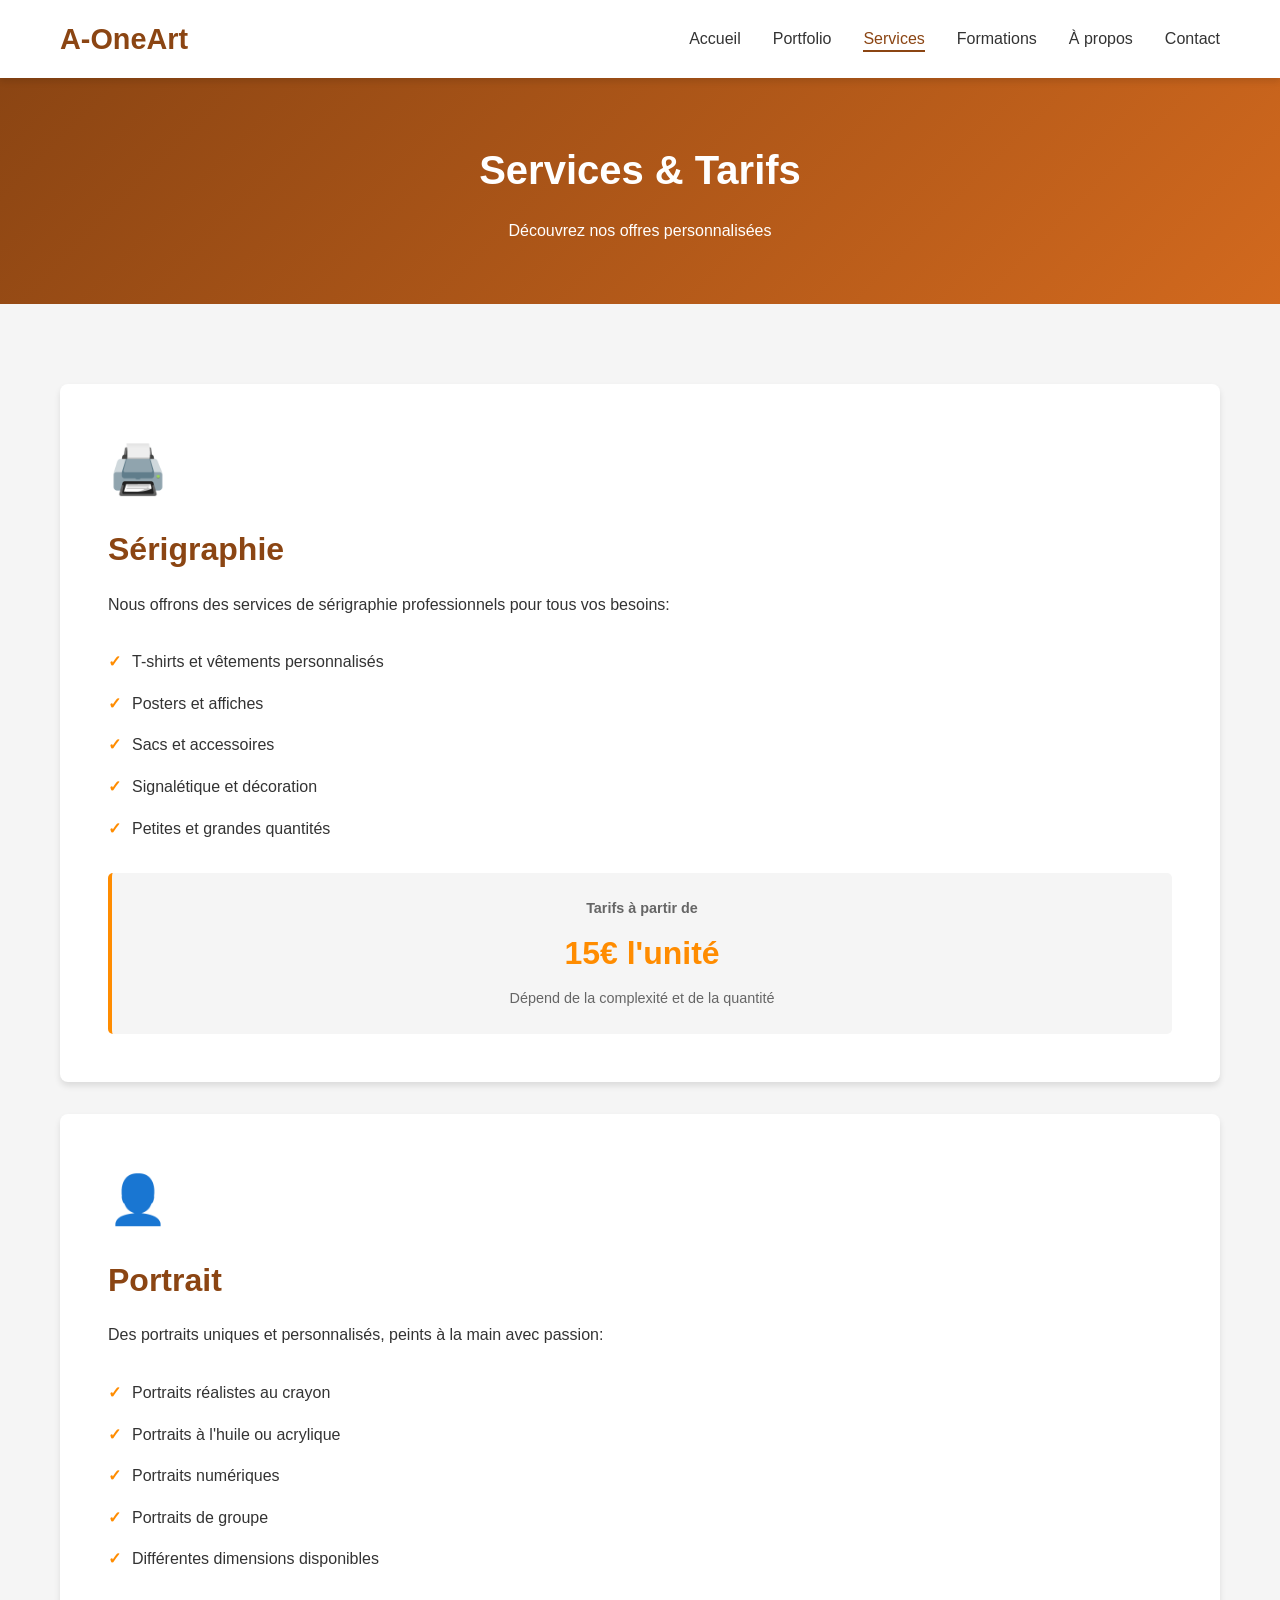
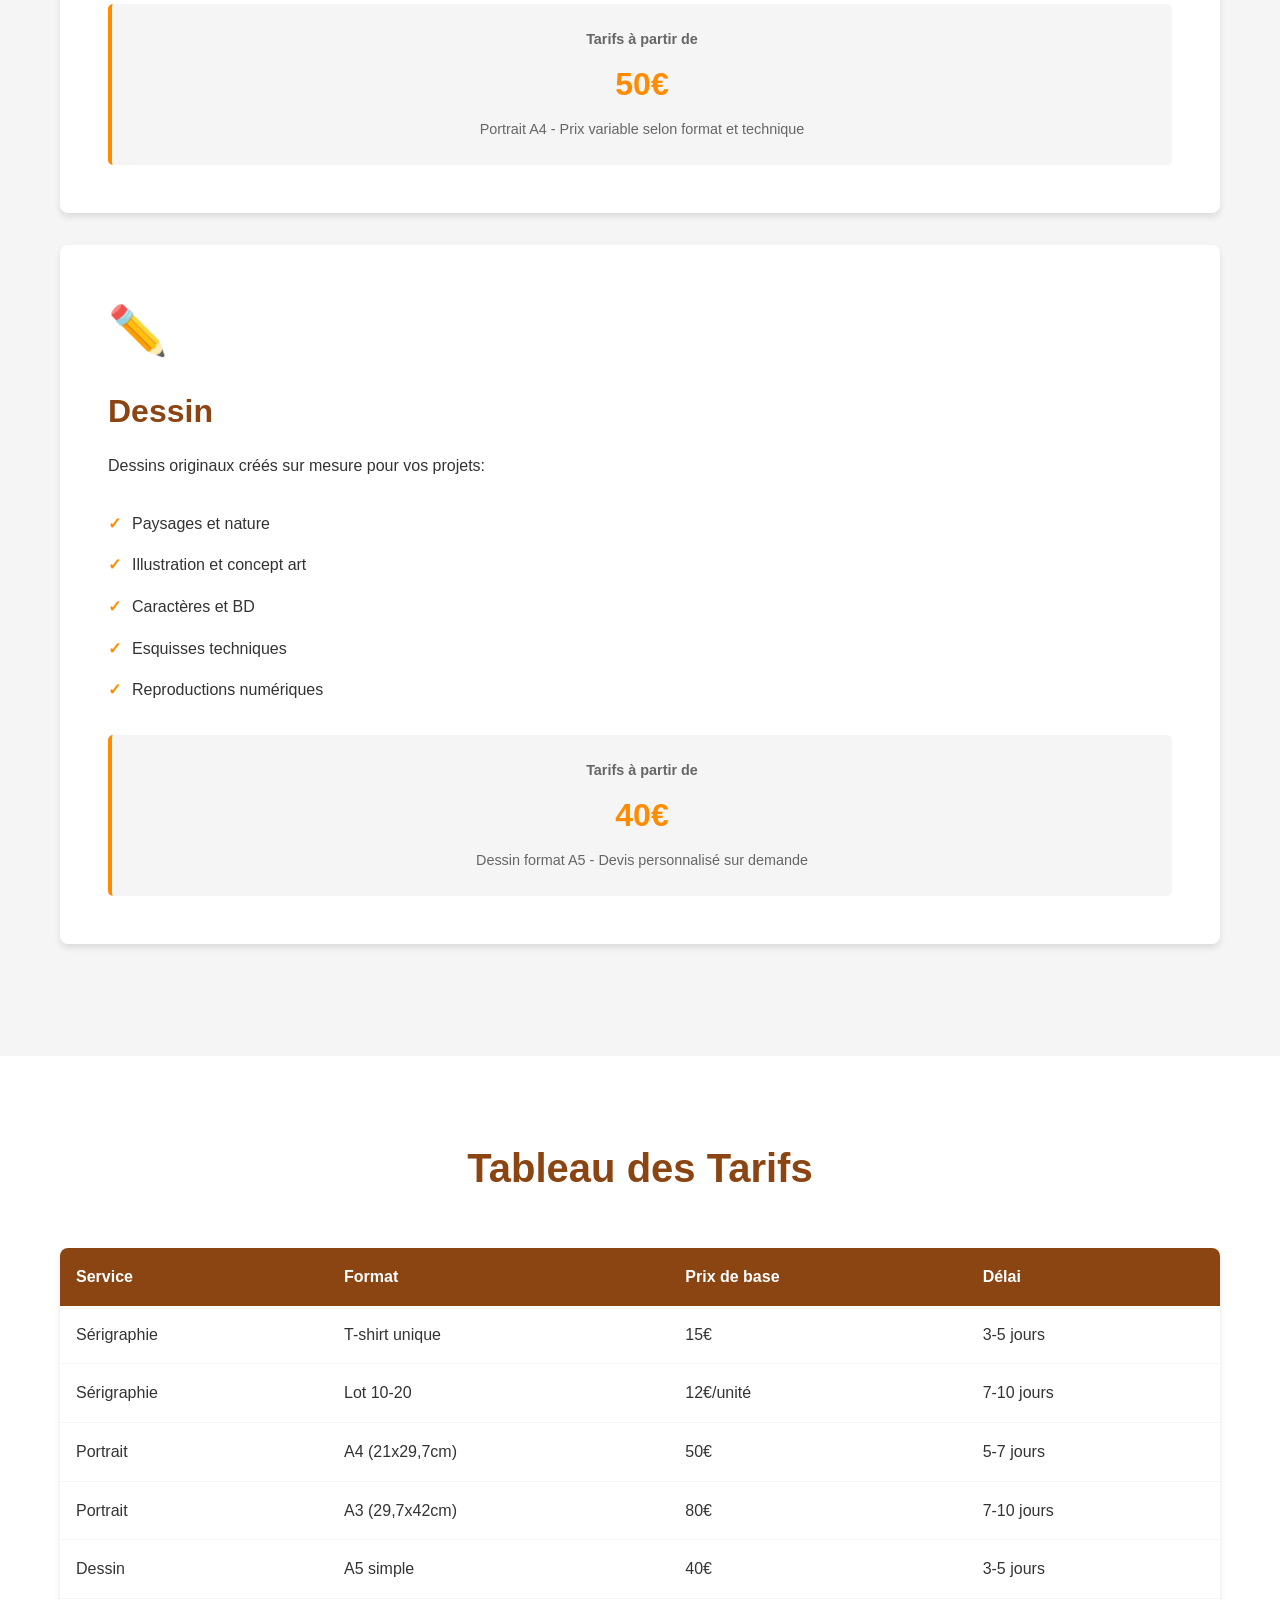
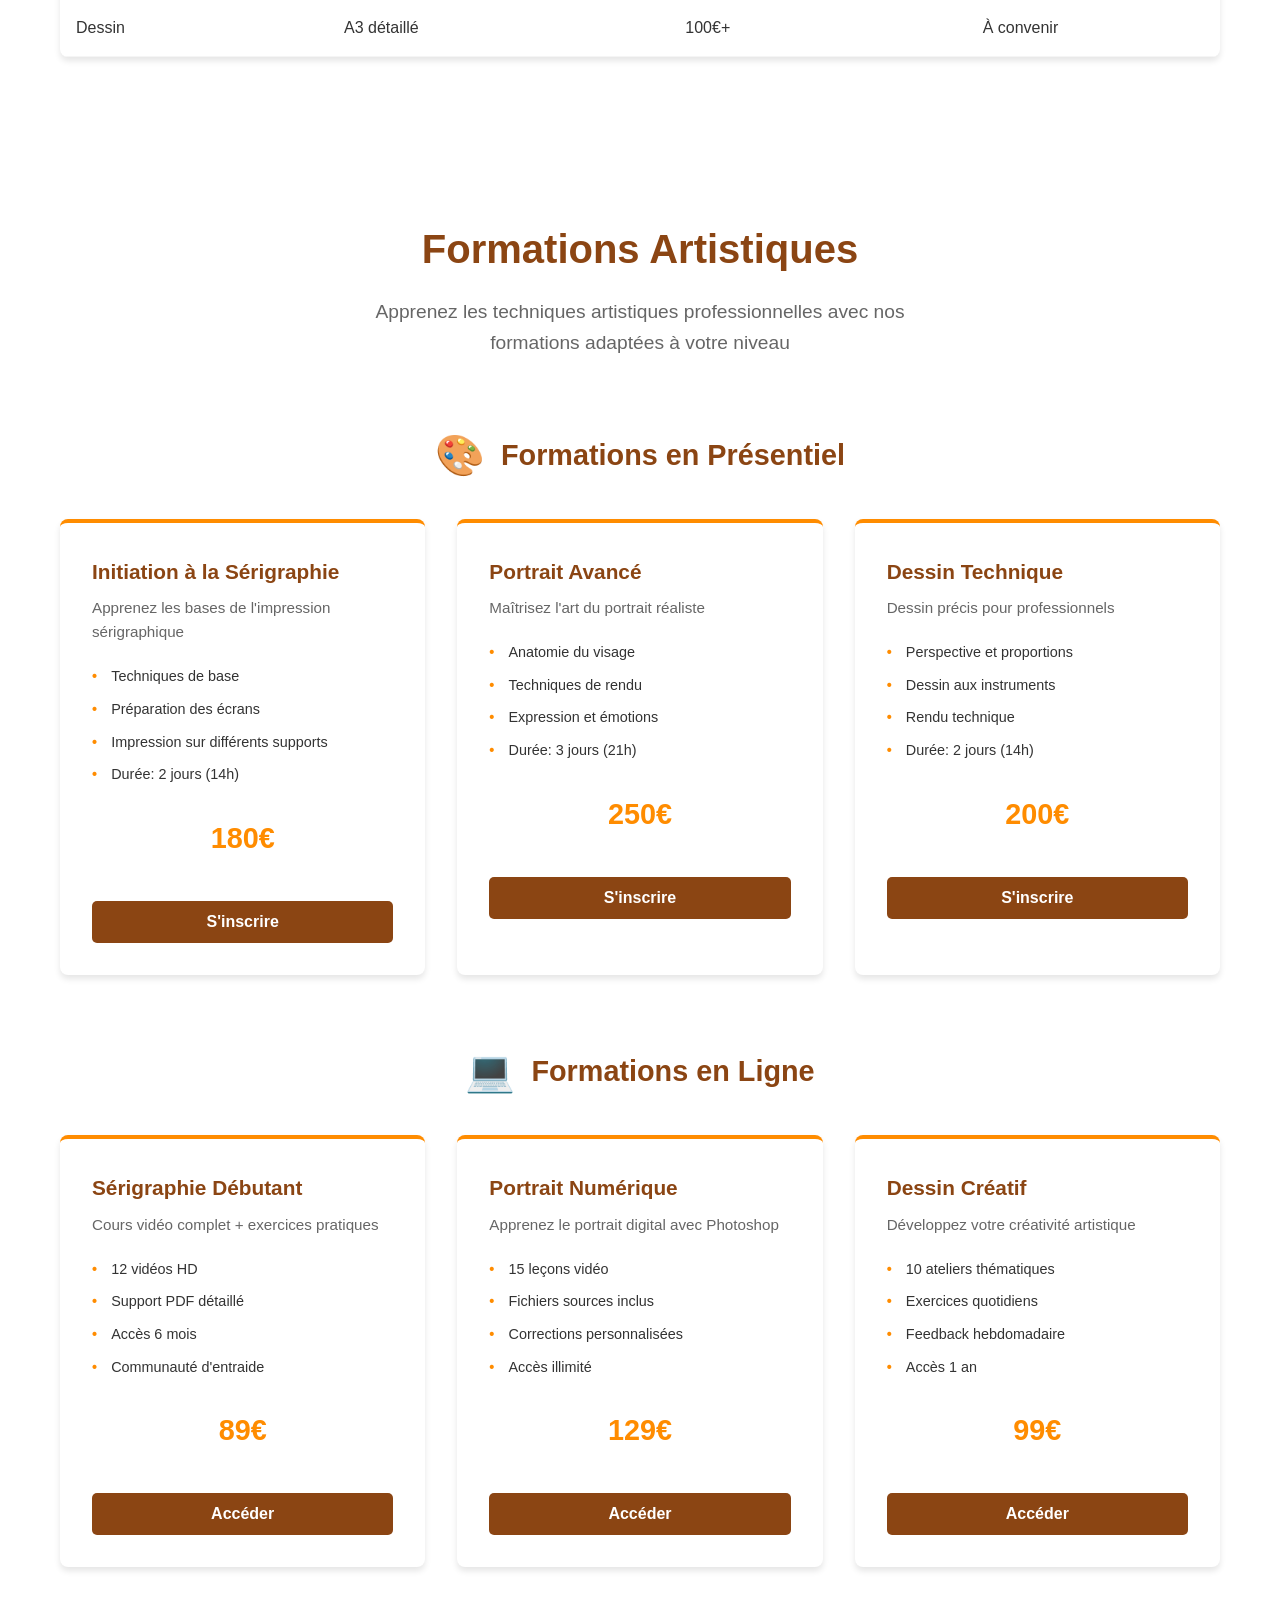
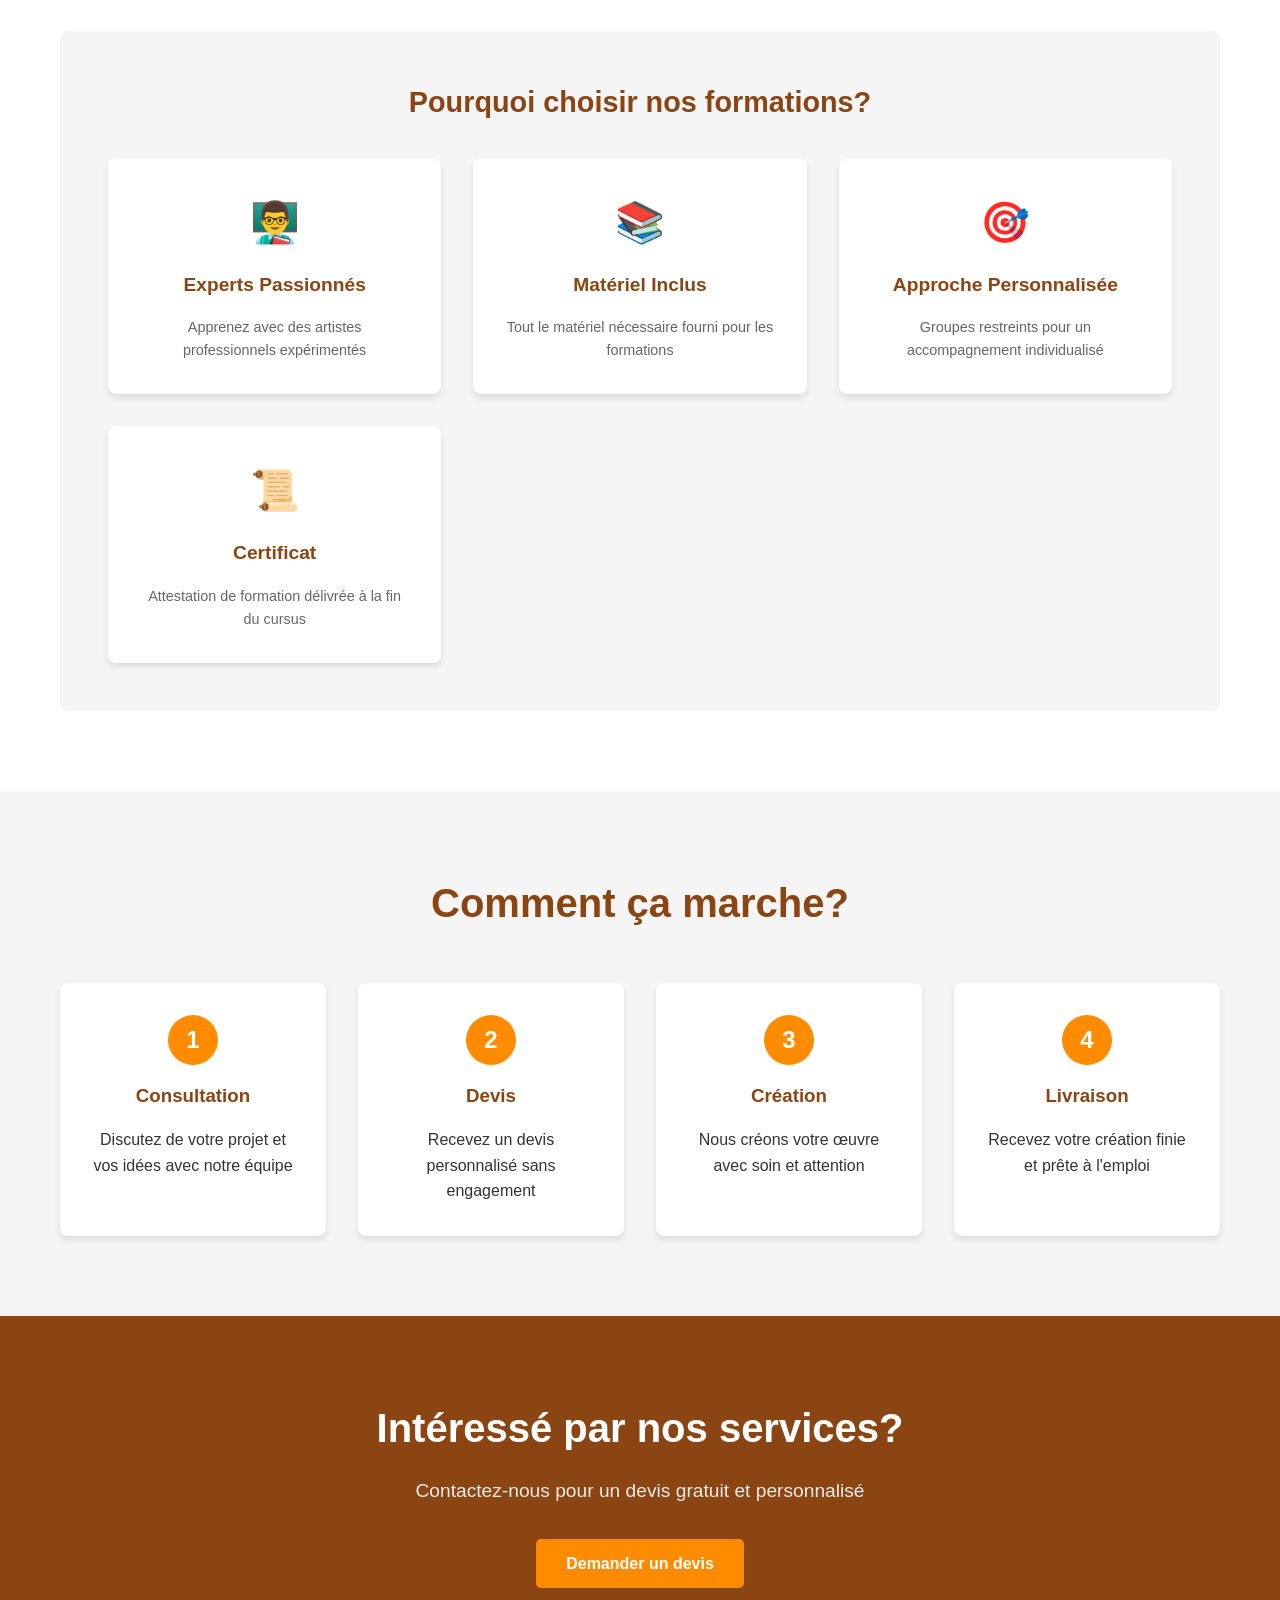
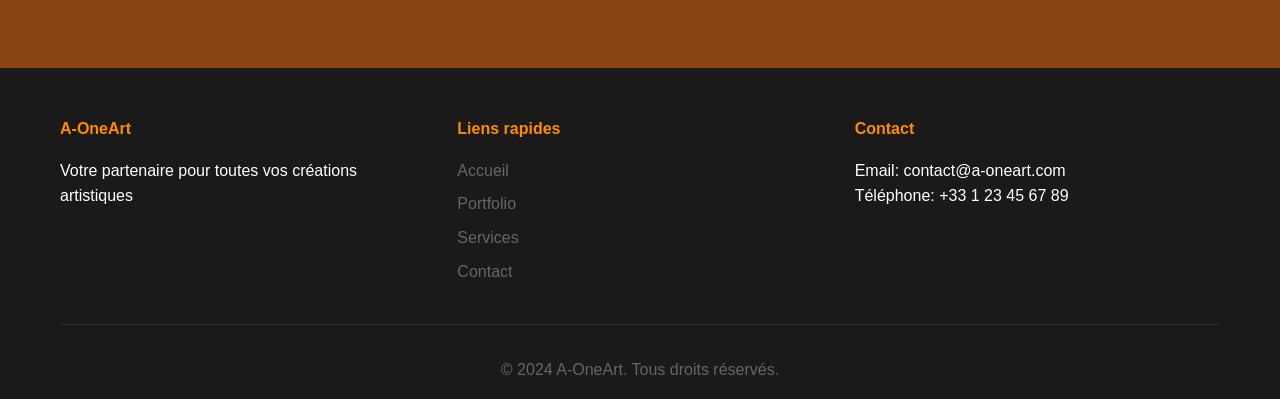
==== services.html @ 3b1850be "Initial commit - Site web A-OneArt" ====
<!DOCTYPE html>
<html lang="fr">
<head>
    <meta charset="UTF-8">
    <meta name="viewport" content="width=device-width, initial-scale=1.0">
    <title>Services & Tarifs - A-OneArt</title>
    <link rel="stylesheet" href="css/style.css">
</head>
<body>
    <!-- Navigation -->
    <nav class="navbar">
        <div class="nav-container">
            <div class="logo">A-OneArt</div>
            <ul class="nav-menu">
                <li><a href="index.html">Accueil</a></li>
                <li><a href="portfolio.html">Portfolio</a></li>
                <li><a href="services.html" class="active">Services</a></li>
                <li><a href="services.html#formations">Formations</a></li>
                <li><a href="about.html">À propos</a></li>
                <li><a href="contact.html">Contact</a></li>
            </ul>
            <div class="hamburger">
                <span></span>
                <span></span>
                <span></span>
            </div>
        </div>
    </nav>

    <!-- Page Header -->
    <section class="page-header">
        <div class="container">
            <h1>Services & Tarifs</h1>
            <p>Découvrez nos offres personnalisées</p>
        </div>
    </section>

    <!-- Services Section -->
    <section class="services-detailed">
        <div class="container">
            <div class="service-detail-card">
                <div class="service-detail-icon">🖨️</div>
                <h2>Sérigraphie</h2>
                <p>Nous offrons des services de sérigraphie professionnels pour tous vos besoins:</p>
                <ul class="service-list">
                    <li>T-shirts et vêtements personnalisés</li>
                    <li>Posters et affiches</li>
                    <li>Sacs et accessoires</li>
                    <li>Signalétique et décoration</li>
                    <li>Petites et grandes quantités</li>
                </ul>
                <div class="pricing-box">
                    <h3>Tarifs à partir de</h3>
                    <p class="price">15€ l'unité</p>
                    <p class="note">Dépend de la complexité et de la quantité</p>
                </div>
            </div>

            <div class="service-detail-card">
                <div class="service-detail-icon">👤</div>
                <h2>Portrait</h2>
                <p>Des portraits uniques et personnalisés, peints à la main avec passion:</p>
                <ul class="service-list">
                    <li>Portraits réalistes au crayon</li>
                    <li>Portraits à l'huile ou acrylique</li>
                    <li>Portraits numériques</li>
                    <li>Portraits de groupe</li>
                    <li>Différentes dimensions disponibles</li>
                </ul>
                <div class="pricing-box">
                    <h3>Tarifs à partir de</h3>
                    <p class="price">50€</p>
                    <p class="note">Portrait A4 - Prix variable selon format et technique</p>
                </div>
            </div>

            <div class="service-detail-card">
                <div class="service-detail-icon">✏️</div>
                <h2>Dessin</h2>
                <p>Dessins originaux créés sur mesure pour vos projets:</p>
                <ul class="service-list">
                    <li>Paysages et nature</li>
                    <li>Illustration et concept art</li>
                    <li>Caractères et BD</li>
                    <li>Esquisses techniques</li>
                    <li>Reproductions numériques</li>
                </ul>
                <div class="pricing-box">
                    <h3>Tarifs à partir de</h3>
                    <p class="price">40€</p>
                    <p class="note">Dessin format A5 - Devis personnalisé sur demande</p>
                </div>
            </div>
        </div>
    </section>

    <!-- Pricing Table -->
    <section class="pricing-table">
        <div class="container">
            <h2>Tableau des Tarifs</h2>
            <table class="prices">
                <thead>
                    <tr>
                        <th>Service</th>
                        <th>Format</th>
                        <th>Prix de base</th>
                        <th>Délai</th>
                    </tr>
                </thead>
                <tbody>
                    <tr>
                        <td>Sérigraphie</td>
                        <td>T-shirt unique</td>
                        <td>15€</td>
                        <td>3-5 jours</td>
                    </tr>
                    <tr>
                        <td>Sérigraphie</td>
                        <td>Lot 10-20</td>
                        <td>12€/unité</td>
                        <td>7-10 jours</td>
                    </tr>
                    <tr>
                        <td>Portrait</td>
                        <td>A4 (21x29,7cm)</td>
                        <td>50€</td>
                        <td>5-7 jours</td>
                    </tr>
                    <tr>
                        <td>Portrait</td>
                        <td>A3 (29,7x42cm)</td>
                        <td>80€</td>
                        <td>7-10 jours</td>
                    </tr>
                    <tr>
                        <td>Dessin</td>
                        <td>A5 simple</td>
                        <td>40€</td>
                        <td>3-5 jours</td>
                    </tr>
                    <tr>
                        <td>Dessin</td>
                        <td>A3 détaillé</td>
                        <td>100€+</td>
                        <td>À convenir</td>
                    </tr>
                </tbody>
            </table>
        </div>
    </section>

    <!-- Formations Section -->
    <section id="formations" class="formations-section">
        <div class="container">
            <h2>Formations Artistiques</h2>
            <p class="formations-intro">Apprenez les techniques artistiques professionnelles avec nos formations adaptées à votre niveau</p>

            <!-- Formation en Présentiel -->
            <div class="formation-type">
                <div class="formation-header">
                    <div class="formation-icon">🎨</div>
                    <h3>Formations en Présentiel</h3>
                </div>
                <div class="formations-grid">
                    <div class="formation-card">
                        <h4>Initiation à la Sérigraphie</h4>
                        <p>Apprenez les bases de l'impression sérigraphique</p>
                        <ul>
                            <li>Techniques de base</li>
                            <li>Préparation des écrans</li>
                            <li>Impression sur différents supports</li>
                            <li>Durée: 2 jours (14h)</li>
                        </ul>
                        <div class="formation-price">180€</div>
                        <button class="btn btn-secondary">S'inscrire</button>
                    </div>

                    <div class="formation-card">
                        <h4>Portrait Avancé</h4>
                        <p>Maîtrisez l'art du portrait réaliste</p>
                        <ul>
                            <li>Anatomie du visage</li>
                            <li>Techniques de rendu</li>
                            <li>Expression et émotions</li>
                            <li>Durée: 3 jours (21h)</li>
                        </ul>
                        <div class="formation-price">250€</div>
                        <button class="btn btn-secondary">S'inscrire</button>
                    </div>

                    <div class="formation-card">
                        <h4>Dessin Technique</h4>
                        <p>Dessin précis pour professionnels</p>
                        <ul>
                            <li>Perspective et proportions</li>
                            <li>Dessin aux instruments</li>
                            <li>Rendu technique</li>
                            <li>Durée: 2 jours (14h)</li>
                        </ul>
                        <div class="formation-price">200€</div>
                        <button class="btn btn-secondary">S'inscrire</button>
                    </div>
                </div>
            </div>

            <!-- Formation en Ligne -->
            <div class="formation-type">
                <div class="formation-header">
                    <div class="formation-icon">💻</div>
                    <h3>Formations en Ligne</h3>
                </div>
                <div class="formations-grid">
                    <div class="formation-card">
                        <h4>Sérigraphie Débutant</h4>
                        <p>Cours vidéo complet + exercices pratiques</p>
                        <ul>
                            <li>12 vidéos HD</li>
                            <li>Support PDF détaillé</li>
                            <li>Accès 6 mois</li>
                            <li>Communauté d'entraide</li>
                        </ul>
                        <div class="formation-price">89€</div>
                        <button class="btn btn-secondary">Accéder</button>
                    </div>

                    <div class="formation-card">
                        <h4>Portrait Numérique</h4>
                        <p>Apprenez le portrait digital avec Photoshop</p>
                        <ul>
                            <li>15 leçons vidéo</li>
                            <li>Fichiers sources inclus</li>
                            <li>Corrections personnalisées</li>
                            <li>Accès illimité</li>
                        </ul>
                        <div class="formation-price">129€</div>
                        <button class="btn btn-secondary">Accéder</button>
                    </div>

                    <div class="formation-card">
                        <h4>Dessin Créatif</h4>
                        <p>Développez votre créativité artistique</p>
                        <ul>
                            <li>10 ateliers thématiques</li>
                            <li>Exercices quotidiens</li>
                            <li>Feedback hebdomadaire</li>
                            <li>Accès 1 an</li>
                        </ul>
                        <div class="formation-price">99€</div>
                        <button class="btn btn-secondary">Accéder</button>
                    </div>
                </div>
            </div>

            <!-- Avantages des Formations -->
            <div class="formations-advantages">
                <h3>Pourquoi choisir nos formations?</h3>
                <div class="advantages-grid">
                    <div class="advantage-item">
                        <div class="advantage-icon">👨‍🏫</div>
                        <h4>Experts Passionnés</h4>
                        <p>Apprenez avec des artistes professionnels expérimentés</p>
                    </div>
                    <div class="advantage-item">
                        <div class="advantage-icon">📚</div>
                        <h4>Matériel Inclus</h4>
                        <p>Tout le matériel nécessaire fourni pour les formations</p>
                    </div>
                    <div class="advantage-item">
                        <div class="advantage-icon">🎯</div>
                        <h4>Approche Personnalisée</h4>
                        <p>Groupes restreints pour un accompagnement individualisé</p>
                    </div>
                    <div class="advantage-item">
                        <div class="advantage-icon">📜</div>
                        <h4>Certificat</h4>
                        <p>Attestation de formation délivrée à la fin du cursus</p>
                    </div>
                </div>
            </div>
        </div>
    </section>

    <!-- Process Section -->
    <section class="process">
        <div class="container">
            <h2>Comment ça marche?</h2>
            <div class="steps">
                <div class="step">
                    <div class="step-number">1</div>
                    <h3>Consultation</h3>
                    <p>Discutez de votre projet et vos idées avec notre équipe</p>
                </div>
                <div class="step">
                    <div class="step-number">2</div>
                    <h3>Devis</h3>
                    <p>Recevez un devis personnalisé sans engagement</p>
                </div>
                <div class="step">
                    <div class="step-number">3</div>
                    <h3>Création</h3>
                    <p>Nous créons votre œuvre avec soin et attention</p>
                </div>
                <div class="step">
                    <div class="step-number">4</div>
                    <h3>Livraison</h3>
                    <p>Recevez votre création finie et prête à l'emploi</p>
                </div>
            </div>
        </div>
    </section>

    <!-- CTA Section -->
    <section class="cta">
        <div class="container">
            <h2>Intéressé par nos services?</h2>
            <p>Contactez-nous pour un devis gratuit et personnalisé</p>
            <a href="contact.html" class="btn btn-primary">Demander un devis</a>
        </div>
    </section>

    <!-- Footer -->
    <footer class="footer">
        <div class="container">
            <div class="footer-content">
                <div class="footer-section">
                    <h4>A-OneArt</h4>
                    <p>Votre partenaire pour toutes vos créations artistiques</p>
                </div>
                <div class="footer-section">
                    <h4>Liens rapides</h4>
                    <ul>
                        <li><a href="index.html">Accueil</a></li>
                        <li><a href="portfolio.html">Portfolio</a></li>
                        <li><a href="services.html">Services</a></li>
                        <li><a href="contact.html">Contact</a></li>
                    </ul>
                </div>
                <div class="footer-section">
                    <h4>Contact</h4>
                    <p>Email: contact@a-oneart.com</p>
                    <p>Téléphone: +33 1 23 45 67 89</p>
                </div>
            </div>
            <div class="footer-bottom">
                <p>&copy; 2024 A-OneArt. Tous droits réservés.</p>
            </div>
        </div>
    </footer>

    <script src="js/script.js"></script>
</body>
</html>
---- css/style.css ----
:root {
    --primary-color: #8B4513;
    --secondary-color: #D2691E;
    --accent-color: #FF8C00;
    --dark-bg: #1a1a1a;
    --light-bg: #f5f5f5;
    --text-dark: #333;
    --text-light: #666;
    --white: #ffffff;
    --shadow: 0 4px 6px rgba(0, 0, 0, 0.1);
    --transition: all 0.3s ease;
}

* {
    margin: 0;
    padding: 0;
    box-sizing: border-box;
}

body {
    font-family: 'Segoe UI', Tahoma, Geneva, Verdana, sans-serif;
    line-height: 1.6;
    color: var(--text-dark);
}

.container {
    max-width: 1200px;
    margin: 0 auto;
    padding: 0 20px;
}

/* ========== Navigation ========== */
.navbar {
    background: var(--white);
    box-shadow: var(--shadow);
    position: sticky;
    top: 0;
    z-index: 1000;
}

.nav-container {
    max-width: 1200px;
    margin: 0 auto;
    padding: 1rem 20px;
    display: flex;
    justify-content: space-between;
    align-items: center;
}

.logo {
    font-size: 1.8rem;
    font-weight: bold;
    color: var(--primary-color);
}

.nav-menu {
    display: flex;
    list-style: none;
    gap: 2rem;
}

.nav-menu a {
    text-decoration: none;
    color: var(--text-dark);
    font-weight: 500;
    transition: var(--transition);
    position: relative;
}

.nav-menu a:hover,
.nav-menu a.active {
    color: var(--primary-color);
}

.nav-menu a.active::after {
    content: '';
    position: absolute;
    bottom: -5px;
    left: 0;
    width: 100%;
    height: 2px;
    background: var(--primary-color);
}

.hamburger {
    display: none;
    flex-direction: column;
    cursor: pointer;
}

.hamburger span {
    width: 25px;
    height: 3px;
    background: var(--primary-color);
    margin: 5px 0;
    transition: var(--transition);
}

/* ========== Hero Section ========== */
.hero {
    background: url('../images/hero-bg.png') center/cover no-repeat,
                linear-gradient(135deg, var(--primary-color) 0%, var(--secondary-color) 100%);
    color: var(--white);
    padding: 120px 20px;
    text-align: center;
    min-height: 600px;
    display: flex;
    align-items: center;
    justify-content: center;
    position: relative;
}

.hero::before {
    content: '';
    position: absolute;
    top: 0;
    left: 0;
    right: 0;
    bottom: 0;
    background: rgba(0, 0, 0, 0.4);
    z-index: 1;
}

.hero-content {
    position: relative;
    z-index: 2;
}

.hero-content h1 {
    font-size: 3.5rem;
    margin-bottom: 1rem;
    animation: fadeInDown 1s ease;
}

.hero-content p {
    font-size: 1.5rem;
    margin-bottom: 0.5rem;
}

.hero-content .subtitle {
    font-size: 1.2rem;
    margin-bottom: 2rem;
    opacity: 0.9;
}

/* ========== Buttons ========== */
.btn {
    display: inline-block;
    padding: 12px 30px;
    border: none;
    border-radius: 5px;
    cursor: pointer;
    text-decoration: none;
    font-weight: 600;
    transition: var(--transition);
    font-size: 1rem;
}

.btn-primary {
    background: var(--accent-color);
    color: var(--white);
}

.btn-primary:hover {
    background: var(--secondary-color);
    transform: translateY(-2px);
    box-shadow: var(--shadow);
}

.btn-secondary {
    background: var(--primary-color);
    color: var(--white);
}

.btn-secondary:hover {
    background: var(--secondary-color);
    transform: translateY(-2px);
}

/* ========== Services Preview ========== */
.services-preview {
    padding: 80px 20px;
    background: var(--light-bg);
}

.services-preview h2 {
    text-align: center;
    font-size: 2.5rem;
    margin-bottom: 3rem;
    color: var(--primary-color);
}

.services-grid {
    display: grid;
    grid-template-columns: repeat(auto-fit, minmax(280px, 1fr));
    gap: 2rem;
}

.service-card {
    background: var(--white);
    padding: 2rem;
    border-radius: 8px;
    box-shadow: var(--shadow);
    text-align: center;
    transition: var(--transition);
}

.service-card:hover {
    transform: translateY(-10px);
    box-shadow: 0 8px 12px rgba(0, 0, 0, 0.15);
}

.service-icon {
    font-size: 3rem;
    margin-bottom: 1rem;
}

.service-card h3 {
    color: var(--primary-color);
    margin-bottom: 1rem;
    font-size: 1.5rem;
}

.service-card p {
    color: var(--text-light);
    line-height: 1.8;
}

/* ========== Portfolio/Gallery ========== */
.portfolio-teaser,
.portfolio-section {
    padding: 80px 20px;
}

.portfolio-teaser h2,
.portfolio-section h2 {
    text-align: center;
    font-size: 2.5rem;
    margin-bottom: 3rem;
    color: var(--primary-color);
}

.gallery-grid,
.portfolio-grid {
    display: grid;
    grid-template-columns: repeat(auto-fit, minmax(280px, 1fr));
    gap: 2rem;
    margin-bottom: 2rem;
}

.gallery-item,
.portfolio-item {
    position: relative;
    overflow: hidden;
    border-radius: 8px;
    aspect-ratio: 1;
    cursor: pointer;
    box-shadow: var(--shadow);
}

.gallery-item img,
.portfolio-item img {
    width: 100%;
    height: 100%;
    object-fit: cover;
    transition: var(--transition);
}

.gallery-item:hover img,
.portfolio-item:hover img {
    transform: scale(1.1);
}

.overlay {
    position: absolute;
    top: 0;
    left: 0;
    width: 100%;
    height: 100%;
    background: rgba(139, 69, 19, 0.8);
    display: flex;
    align-items: center;
    justify-content: center;
    opacity: 0;
    transition: var(--transition);
}

.gallery-item:hover .overlay,
.portfolio-item:hover .overlay {
    opacity: 1;
}

.overlay p {
    color: var(--white);
    font-size: 1.3rem;
    font-weight: 600;
    text-align: center;
}

.portfolio-info {
    position: absolute;
    bottom: 0;
    left: 0;
    right: 0;
    background: linear-gradient(to top, rgba(0,0,0,0.8), transparent);
    color: var(--white);
    padding: 1.5rem;
    opacity: 0;
    transition: var(--transition);
}

.portfolio-item:hover .portfolio-info {
    opacity: 1;
}

.portfolio-info h3 {
    font-size: 1.2rem;
    margin-bottom: 0.5rem;
}

.portfolio-info .category {
    font-size: 0.9rem;
    opacity: 0.8;
}

.see-more {
    text-align: center;
}

/* ========== Filter Buttons ========== */
.filter-buttons {
    display: flex;
    justify-content: center;
    gap: 1rem;
    margin-bottom: 3rem;
    flex-wrap: wrap;
}

.filter-btn {
    padding: 10px 20px;
    border: 2px solid var(--primary-color);
    background: var(--white);
    color: var(--primary-color);
    border-radius: 5px;
    cursor: pointer;
    font-size: 1rem;
    transition: var(--transition);
}

.filter-btn:hover,
.filter-btn.active {
    background: var(--primary-color);
    color: var(--white);
}

/* ========== Page Header ========== */
.page-header {
    background: linear-gradient(135deg, var(--primary-color) 0%, var(--secondary-color) 100%);
    color: var(--white);
    padding: 60px 20px;
    text-align: center;
}

.page-header h1 {
    font-size: 2.5rem;
    margin-bottom: 1rem;
}

/* ========== Services Detailed ========== */
.services-detailed {
    padding: 80px 20px;
    background: var(--light-bg);
}

.service-detail-card {
    background: var(--white);
    padding: 3rem;
    margin-bottom: 2rem;
    border-radius: 8px;
    box-shadow: var(--shadow);
}

.service-detail-icon {
    font-size: 3rem;
    margin-bottom: 1rem;
}

.service-detail-card h2 {
    color: var(--primary-color);
    margin-bottom: 1rem;
    font-size: 2rem;
}

.service-list {
    list-style: none;
    margin: 1.5rem 0;
    padding-left: 0;
}

.service-list li {
    padding: 0.5rem 0;
    padding-left: 1.5rem;
    position: relative;
}

.service-list li:before {
    content: '✓';
    position: absolute;
    left: 0;
    color: var(--accent-color);
    font-weight: bold;
}

.pricing-box {
    background: var(--light-bg);
    padding: 1.5rem;
    border-radius: 5px;
    margin-top: 1.5rem;
    text-align: center;
    border-left: 4px solid var(--accent-color);
}

.pricing-box h3 {
    color: var(--text-light);
    font-size: 0.9rem;
    margin-bottom: 0.5rem;
}

.price {
    font-size: 2rem;
    color: var(--accent-color);
    font-weight: bold;
    margin-bottom: 0.5rem;
}

.pricing-box .note {
    font-size: 0.9rem;
    color: var(--text-light);
}

/* ========== Pricing Table ========== */
.pricing-table {
    padding: 80px 20px;
}

.pricing-table h2 {
    text-align: center;
    font-size: 2.5rem;
    margin-bottom: 3rem;
    color: var(--primary-color);
}

.prices {
    width: 100%;
    border-collapse: collapse;
    background: var(--white);
    box-shadow: var(--shadow);
    border-radius: 8px;
    overflow: hidden;
}

.prices thead {
    background: var(--primary-color);
    color: var(--white);
}

.prices th {
    padding: 1rem;
    text-align: left;
    font-weight: 600;
}

.prices td {
    padding: 1rem;
    border-bottom: 1px solid var(--light-bg);
}

.prices tbody tr:hover {
    background: var(--light-bg);
}

/* ========== Formations Section ========== */
.formations-section {
    padding: 80px 20px;
}

.formations-section h2 {
    text-align: center;
    font-size: 2.5rem;
    margin-bottom: 1rem;
    color: var(--primary-color);
}

.formations-intro {
    text-align: center;
    font-size: 1.2rem;
    color: var(--text-light);
    margin-bottom: 4rem;
    max-width: 600px;
    margin-left: auto;
    margin-right: auto;
}

.formation-type {
    margin-bottom: 4rem;
}

.formation-header {
    display: flex;
    align-items: center;
    justify-content: center;
    margin-bottom: 2rem;
    gap: 1rem;
}

.formation-icon {
    font-size: 2.5rem;
}

.formation-header h3 {
    color: var(--primary-color);
    font-size: 1.8rem;
    margin: 0;
}

.formations-grid {
    display: grid;
    grid-template-columns: repeat(auto-fit, minmax(320px, 1fr));
    gap: 2rem;
    margin-bottom: 2rem;
}

.formation-card {
    background: var(--white);
    padding: 2rem;
    border-radius: 8px;
    box-shadow: var(--shadow);
    transition: var(--transition);
    border-top: 4px solid var(--accent-color);
}

.formation-card:hover {
    transform: translateY(-5px);
    box-shadow: 0 10px 20px rgba(0, 0, 0, 0.15);
}

.formation-card h4 {
    color: var(--primary-color);
    margin-bottom: 0.5rem;
    font-size: 1.3rem;
}

.formation-card p {
    color: var(--text-light);
    margin-bottom: 1rem;
    font-size: 0.95rem;
}

.formation-card ul {
    list-style: none;
    padding: 0;
    margin: 1rem 0;
}

.formation-card li {
    padding: 0.3rem 0;
    padding-left: 1.2rem;
    position: relative;
    font-size: 0.9rem;
    color: var(--text-dark);
}

.formation-card li:before {
    content: '•';
    position: absolute;
    left: 0;
    color: var(--accent-color);
    font-weight: bold;
}

.formation-price {
    font-size: 1.8rem;
    font-weight: bold;
    color: var(--accent-color);
    margin: 1.5rem 0;
    text-align: center;
}

.formation-card .btn {
    width: 100%;
    margin-top: 1rem;
}

/* ========== Avantages des Formations ========== */
.formations-advantages {
    background: var(--light-bg);
    padding: 3rem;
    border-radius: 8px;
    margin-top: 3rem;
}

.formations-advantages h3 {
    text-align: center;
    color: var(--primary-color);
    font-size: 1.8rem;
    margin-bottom: 2rem;
}

.advantages-grid {
    display: grid;
    grid-template-columns: repeat(auto-fit, minmax(250px, 1fr));
    gap: 2rem;
}

.advantage-item {
    text-align: center;
    background: var(--white);
    padding: 2rem;
    border-radius: 8px;
    box-shadow: var(--shadow);
}

.advantage-icon {
    font-size: 2.5rem;
    margin-bottom: 1rem;
}

.advantage-item h4 {
    color: var(--primary-color);
    margin-bottom: 1rem;
    font-size: 1.2rem;
}

.advantage-item p {
    color: var(--text-light);
    font-size: 0.9rem;
    line-height: 1.6;
}

/* ========== Process Section ========== */
.process {
    padding: 80px 20px;
    background: var(--light-bg);
}

.process h2 {
    text-align: center;
    font-size: 2.5rem;
    margin-bottom: 3rem;
    color: var(--primary-color);
}

.steps {
    display: grid;
    grid-template-columns: repeat(auto-fit, minmax(250px, 1fr));
    gap: 2rem;
}

.step {
    text-align: center;
    background: var(--white);
    padding: 2rem;
    border-radius: 8px;
    box-shadow: var(--shadow);
}

.step-number {
    display: inline-flex;
    align-items: center;
    justify-content: center;
    width: 50px;
    height: 50px;
    background: var(--accent-color);
    color: var(--white);
    border-radius: 50%;
    font-size: 1.5rem;
    font-weight: bold;
    margin-bottom: 1rem;
}

.step h3 {
    color: var(--primary-color);
    margin-bottom: 1rem;
}

/* ========== Team Section ========== */
.team-section {
    padding: 80px 20px;
}

.team-section h2 {
    text-align: center;
    font-size: 2.5rem;
    margin-bottom: 3rem;
    color: var(--primary-color);
}

.team-grid {
    display: grid;
    grid-template-columns: repeat(auto-fit, minmax(280px, 1fr));
    gap: 2rem;
}

.team-member {
    background: var(--light-bg);
    border-radius: 8px;
    overflow: hidden;
    box-shadow: var(--shadow);
    text-align: center;
    transition: var(--transition);
}

.team-member:hover {
    transform: translateY(-10px);
}

.team-member img {
    width: 100%;
    height: 250px;
    object-fit: cover;
}

.team-member h3 {
    color: var(--primary-color);
    margin: 1rem 1rem 0;
    font-size: 1.3rem;
}

.team-member .role {
    color: var(--accent-color);
    font-size: 0.9rem;
    margin: 0.5rem 1rem;
}

.team-member p {
    padding: 0 1rem 1rem;
    color: var(--text-light);
    font-size: 0.95rem;
}

/* ========== Values Section ========== */
.values-section {
    padding: 80px 20px;
    background: var(--light-bg);
}

.values-section h2 {
    text-align: center;
    font-size: 2.5rem;
    margin-bottom: 3rem;
    color: var(--primary-color);
}

.values-grid {
    display: grid;
    grid-template-columns: repeat(auto-fit, minmax(250px, 1fr));
    gap: 2rem;
}

.value-card {
    background: var(--white);
    padding: 2rem;
    border-radius: 8px;
    box-shadow: var(--shadow);
    text-align: center;
    border-top: 4px solid var(--accent-color);
}

.value-card h3 {
    color: var(--primary-color);
    margin-bottom: 1rem;
}

.value-card p {
    color: var(--text-light);
    line-height: 1.8;
}

/* ========== Experience Stats ========== */
.experience {
    padding: 80px 20px;
}

.experience h2 {
    text-align: center;
    font-size: 2.5rem;
    margin-bottom: 3rem;
    color: var(--primary-color);
}

.exp-stats {
    display: grid;
    grid-template-columns: repeat(auto-fit, minmax(200px, 1fr));
    gap: 2rem;
}

.stat {
    text-align: center;
    background: var(--light-bg);
    padding: 2rem;
    border-radius: 8px;
    box-shadow: var(--shadow);
}

.stat h3 {
    font-size: 2.5rem;
    color: var(--accent-color);
    margin-bottom: 0.5rem;
}

.stat p {
    color: var(--text-light);
    font-size: 1.1rem;
}

/* ========== Contact Section ========== */
.contact-section {
    padding: 80px 20px;
    background: var(--light-bg);
}

.contact-content {
    display: grid;
    grid-template-columns: 1fr 1fr;
    gap: 3rem;
}

.contact-info h2,
.contact-form-wrapper h2 {
    color: var(--primary-color);
    margin-bottom: 2rem;
    font-size: 1.8rem;
}

.info-box {
    background: var(--white);
    padding: 1.5rem;
    margin-bottom: 1.5rem;
    border-radius: 8px;
    box-shadow: var(--shadow);
}

.info-box h3 {
    color: var(--primary-color);
    margin-bottom: 0.5rem;
}

.info-box p,
.info-box a {
    color: var(--text-light);
    text-decoration: none;
}

.info-box a:hover {
    color: var(--accent-color);
}

/* ========== Social Links ========== */
.social-links {
    margin-top: 2rem;
}

.social-btn {
    display: inline-block;
    background: var(--primary-color);
    color: var(--white);
    padding: 10px 20px;
    margin-right: 1rem;
    margin-top: 0.5rem;
    border-radius: 5px;
    text-decoration: none;
    transition: var(--transition);
}

.social-btn:hover {
    background: var(--accent-color);
}

/* ========== Contact Form ========== */
.contact-form {
    background: var(--white);
    padding: 2rem;
    border-radius: 8px;
    box-shadow: var(--shadow);
}

.form-group {
    margin-bottom: 1.5rem;
}

.form-group label {
    display: block;
    margin-bottom: 0.5rem;
    color: var(--primary-color);
    font-weight: 600;
}

.form-group input,
.form-group textarea,
.form-group select {
    width: 100%;
    padding: 10px;
    border: 1px solid #ddd;
    border-radius: 5px;
    font-family: inherit;
    font-size: 1rem;
    transition: var(--transition);
}

.form-group input:focus,
.form-group textarea:focus,
.form-group select:focus {
    outline: none;
    border-color: var(--primary-color);
    box-shadow: 0 0 5px rgba(139, 69, 19, 0.3);
}

.form-message {
    margin-top: 1rem;
    padding: 1rem;
    border-radius: 5px;
    text-align: center;
    display: none;
}

.form-message.success {
    background: #d4edda;
    color: #155724;
    border: 1px solid #c3e6cb;
    display: block;
}

.form-message.error {
    background: #f8d7da;
    color: #721c24;
    border: 1px solid #f5c6cb;
    display: block;
}

/* ========== Map Section ========== */
.map-section {
    padding: 80px 20px;
}

.map-section h2 {
    text-align: center;
    font-size: 2.5rem;
    margin-bottom: 2rem;
    color: var(--primary-color);
}

.map-container {
    border-radius: 8px;
    overflow: hidden;
    box-shadow: var(--shadow);
}

/* ========== CTA Section ========== */
.cta {
    background: var(--primary-color);
    color: var(--white);
    padding: 80px 20px;
    text-align: center;
}

.cta h2 {
    font-size: 2.5rem;
    margin-bottom: 1rem;
}

.cta p {
    font-size: 1.2rem;
    margin-bottom: 2rem;
    opacity: 0.9;
}

/* ========== Footer ========== */
.footer {
    background: var(--dark-bg);
    color: var(--white);
    padding: 3rem 20px 1rem;
}

.footer-content {
    display: grid;
    grid-template-columns: repeat(auto-fit, minmax(250px, 1fr));
    gap: 2rem;
    margin-bottom: 2rem;
}

.footer-section h4 {
    margin-bottom: 1rem;
    color: var(--accent-color);
}

.footer-section ul {
    list-style: none;
}

.footer-section ul li {
    margin-bottom: 0.5rem;
}

.footer-section a {
    color: var(--text-light);
    text-decoration: none;
    transition: var(--transition);
}

.footer-section a:hover {
    color: var(--accent-color);
}

.footer-bottom {
    border-top: 1px solid rgba(255, 255, 255, 0.1);
    padding-top: 2rem;
    text-align: center;
    color: var(--text-light);
}

/* ========== Animations ========== */
@keyframes fadeInDown {
    from {
        opacity: 0;
        transform: translateY(-30px);
    }
    to {
        opacity: 1;
        transform: translateY(0);
    }
}

/* ========== Responsive Design ========== */
@media (max-width: 768px) {
    .nav-menu {
        display: none;
        position: absolute;
        top: 100%;
        left: 0;
        right: 0;
        background: var(--white);
        flex-direction: column;
        padding: 1rem;
        gap: 0;
    }

    .nav-menu.active {
        display: flex;
    }

    .nav-menu li {
        border-bottom: 1px solid #eee;
        padding: 0.5rem 0;
    }

    .hamburger {
        display: flex;
    }

    .hamburger.active span:nth-child(1) {
        transform: rotate(45deg) translate(10px, 10px);
    }

    .hamburger.active span:nth-child(2) {
        opacity: 0;
    }

    .hamburger.active span:nth-child(3) {
        transform: rotate(-45deg) translate(7px, -7px);
    }

    .hero-content h1 {
        font-size: 2rem;
    }

    .hero-content p {
        font-size: 1.2rem;
    }

    .services-grid,
    .gallery-grid,
    .portfolio-grid,
    .team-grid,
    .values-grid,
    .steps {
        grid-template-columns: 1fr;
    }

    .contact-content {
        grid-template-columns: 1fr;
    }

    .prices {
        font-size: 0.9rem;
    }

    .prices th,
    .prices td {
        padding: 0.75rem 0.5rem;
    }

    table {
        overflow-x: auto;
    }

    .filter-buttons {
        flex-direction: column;
        gap: 0.5rem;
    }

    .filter-btn {
        width: 100%;
    }
}

@media (max-width: 480px) {
    .logo {
        font-size: 1.4rem;
    }

    .hero-content h1 {
        font-size: 1.5rem;
    }

    .services-preview h2,
    .portfolio-teaser h2,
    .pricing-table h2,
    .process h2,
    .team-section h2,
    .values-section h2,
    .experience h2,
    .map-section h2,
    .contact-info h2,
    .contact-form-wrapper h2,
    .page-header h1,
    .cta h2 {
        font-size: 1.8rem;
    }

    .page-header h1 {
        font-size: 1.8rem;
    }

    .page-header p {
        font-size: 1rem;
    }
}
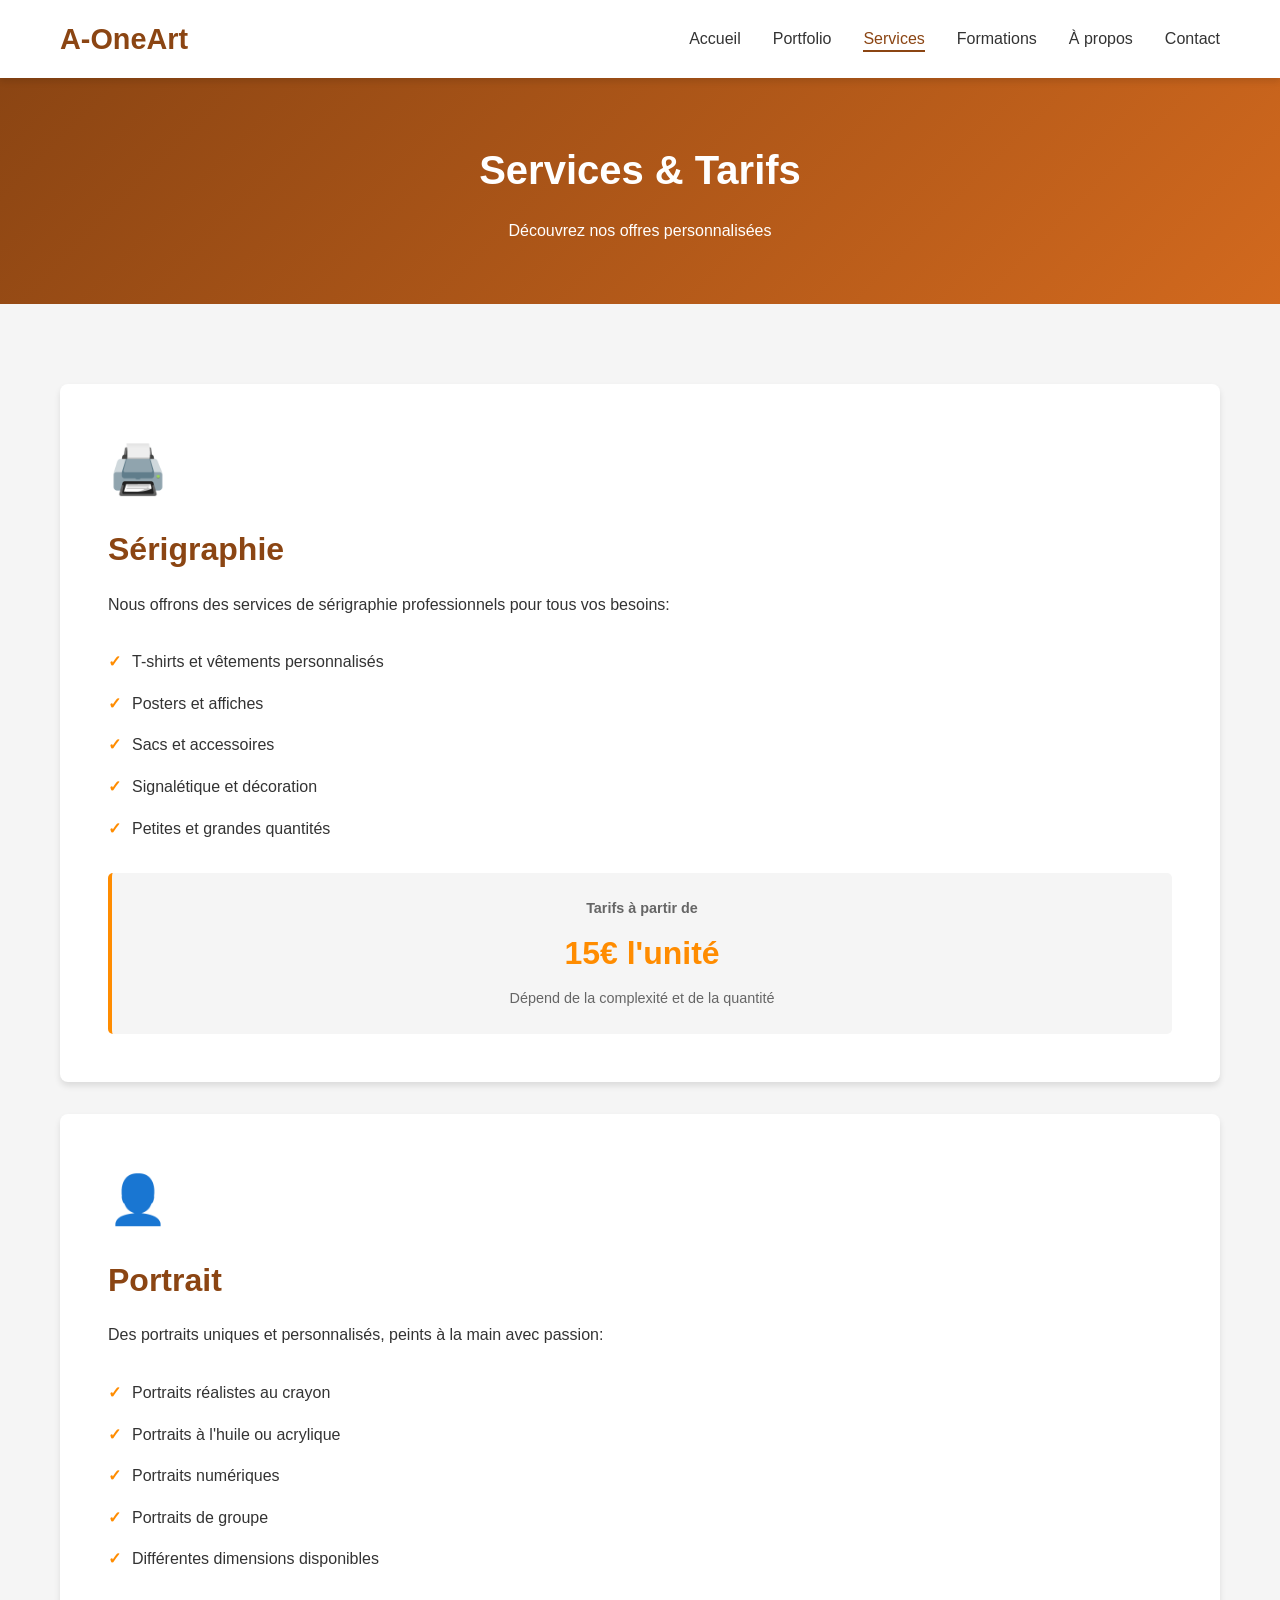
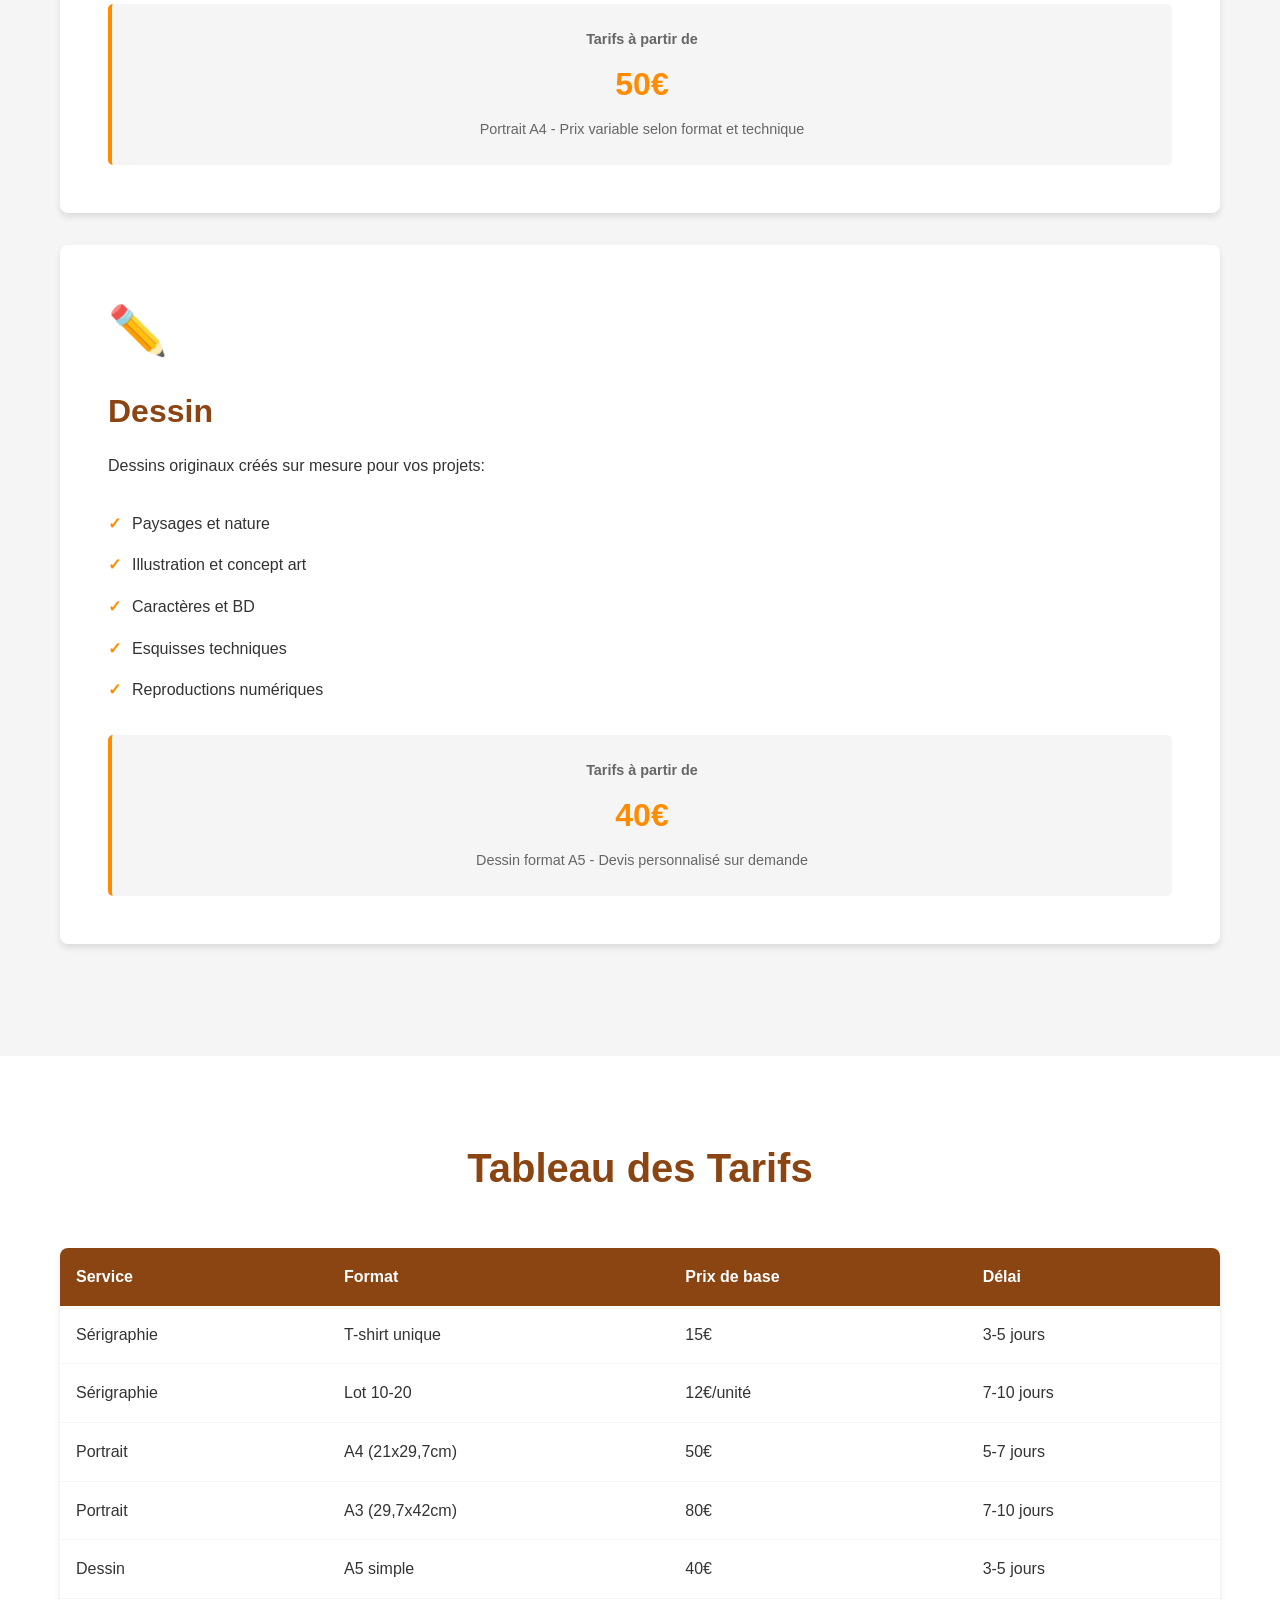
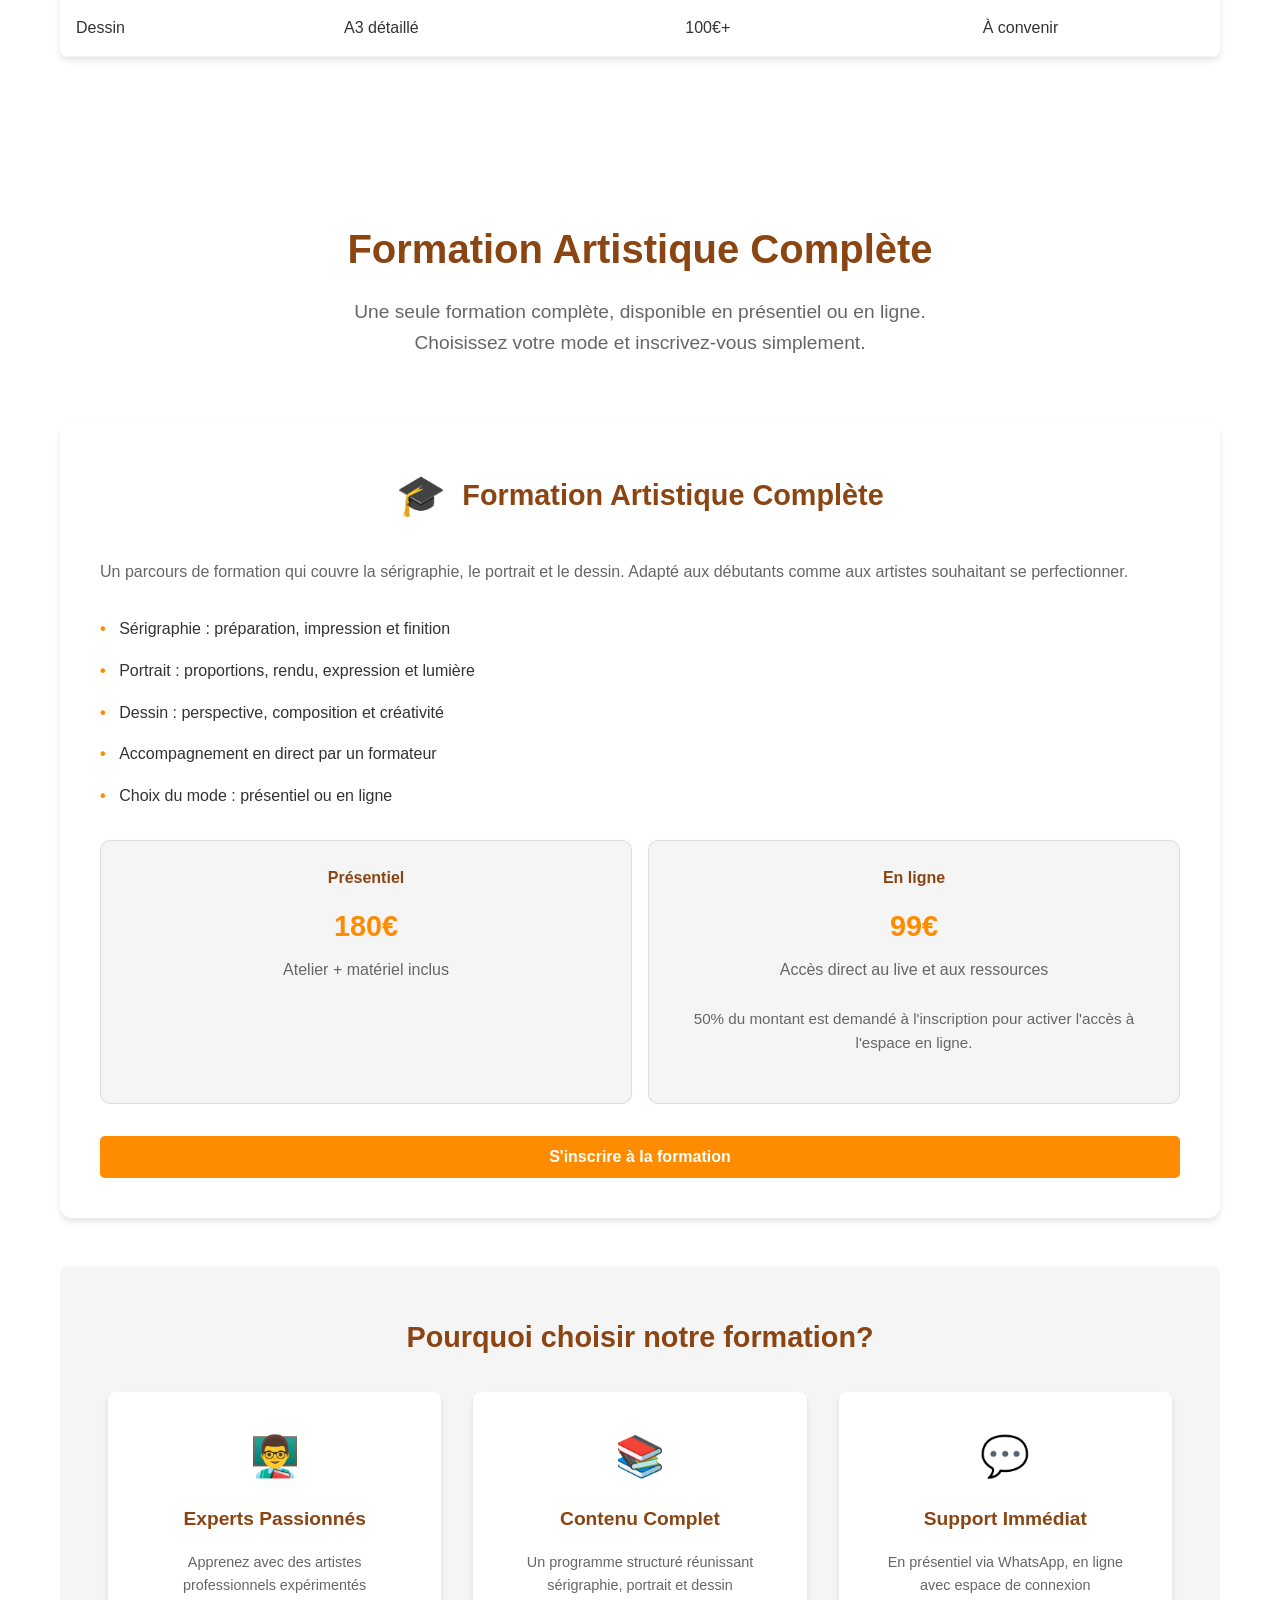
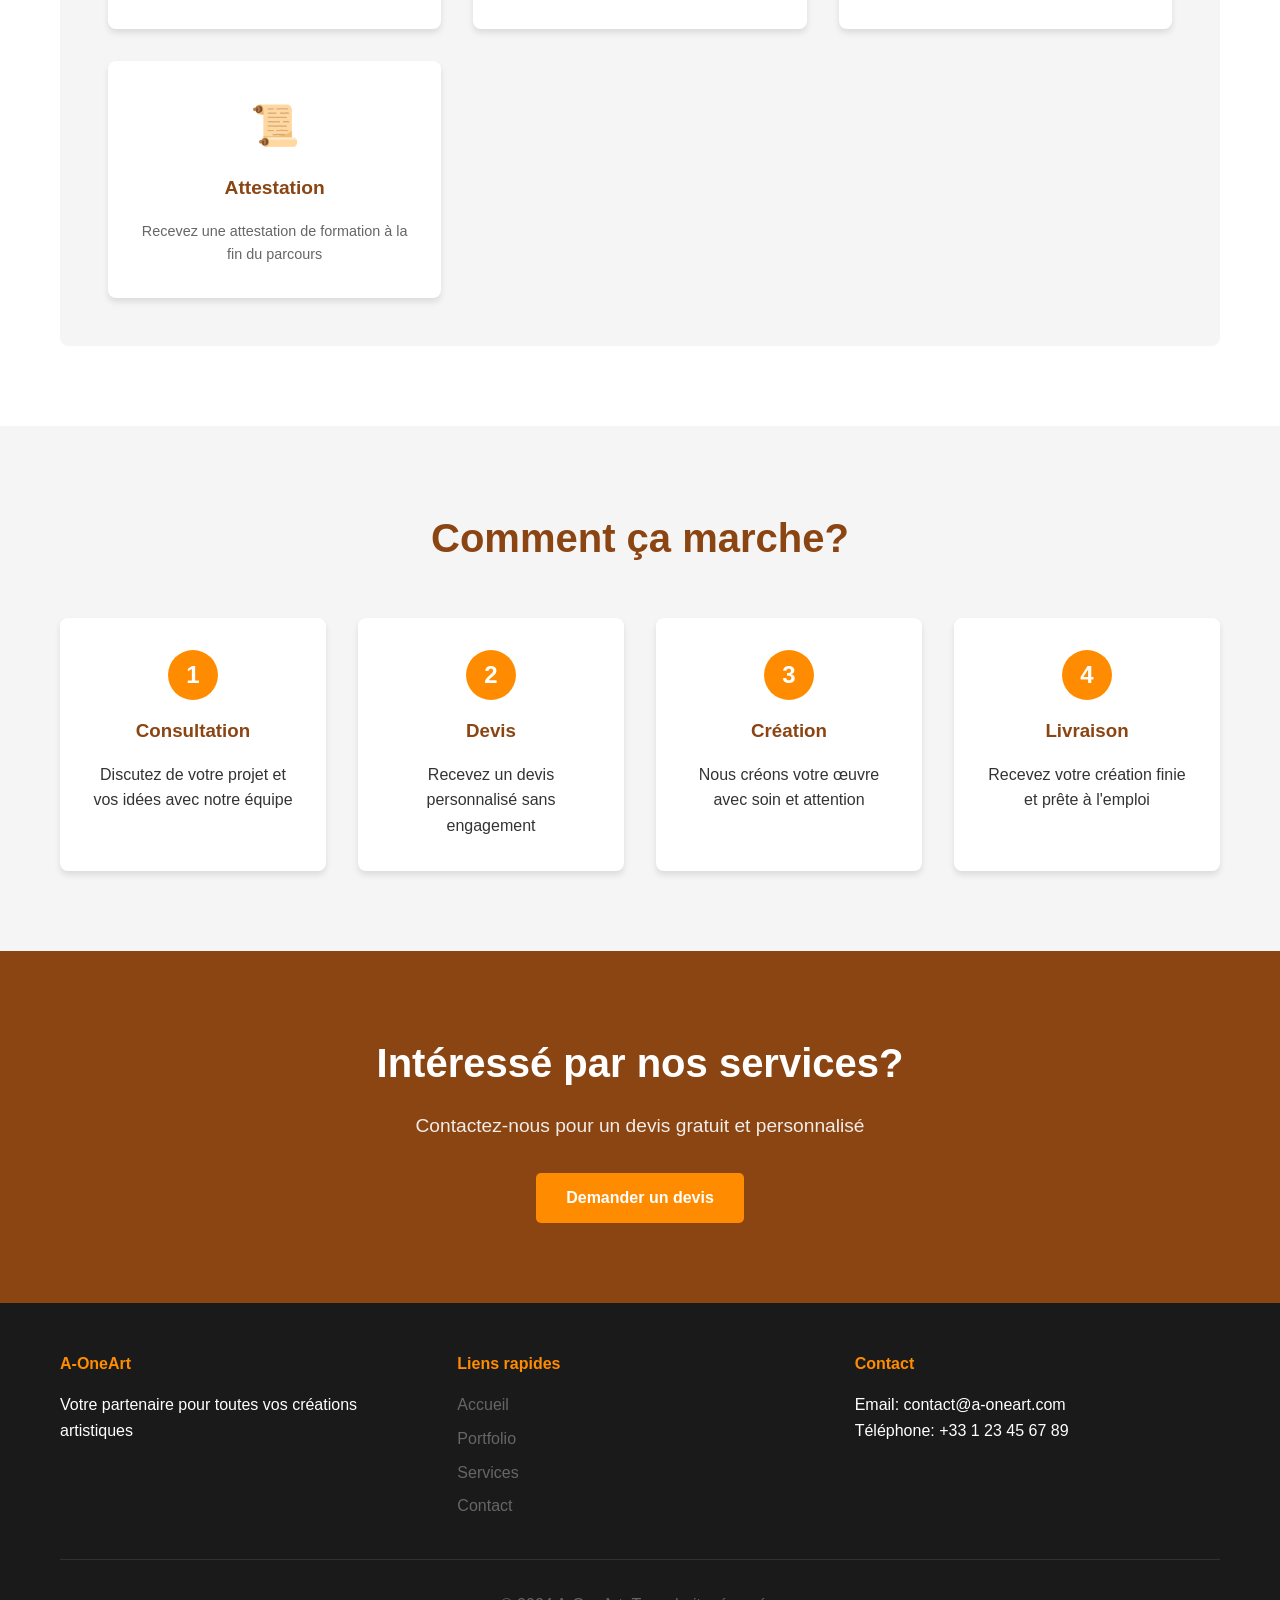
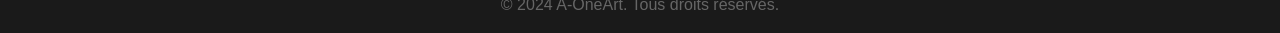
==== commit e9feab83: "retouche" ====
--- a/services.html
+++ b/services.html
@@ -152,108 +152,40 @@
     <!-- Formations Section -->
     <section id="formations" class="formations-section">
         <div class="container">
-            <h2>Formations Artistiques</h2>
-            <p class="formations-intro">Apprenez les techniques artistiques professionnelles avec nos formations adaptées à votre niveau</p>
-
-            <!-- Formation en Présentiel -->
-            <div class="formation-type">
+            <h2>Formation Artistique Complète</h2>
+            <p class="formations-intro">Une seule formation complète, disponible en présentiel ou en ligne. Choisissez votre mode et inscrivez-vous simplement.</p>
+
+            <div class="formation-full-card">
                 <div class="formation-header">
-                    <div class="formation-icon">🎨</div>
-                    <h3>Formations en Présentiel</h3>
-                </div>
-                <div class="formations-grid">
-                    <div class="formation-card">
-                        <h4>Initiation à la Sérigraphie</h4>
-                        <p>Apprenez les bases de l'impression sérigraphique</p>
-                        <ul>
-                            <li>Techniques de base</li>
-                            <li>Préparation des écrans</li>
-                            <li>Impression sur différents supports</li>
-                            <li>Durée: 2 jours (14h)</li>
-                        </ul>
-                        <div class="formation-price">180€</div>
-                        <button class="btn btn-secondary">S'inscrire</button>
-                    </div>
-
-                    <div class="formation-card">
-                        <h4>Portrait Avancé</h4>
-                        <p>Maîtrisez l'art du portrait réaliste</p>
-                        <ul>
-                            <li>Anatomie du visage</li>
-                            <li>Techniques de rendu</li>
-                            <li>Expression et émotions</li>
-                            <li>Durée: 3 jours (21h)</li>
-                        </ul>
-                        <div class="formation-price">250€</div>
-                        <button class="btn btn-secondary">S'inscrire</button>
-                    </div>
-
-                    <div class="formation-card">
-                        <h4>Dessin Technique</h4>
-                        <p>Dessin précis pour professionnels</p>
-                        <ul>
-                            <li>Perspective et proportions</li>
-                            <li>Dessin aux instruments</li>
-                            <li>Rendu technique</li>
-                            <li>Durée: 2 jours (14h)</li>
-                        </ul>
-                        <div class="formation-price">200€</div>
-                        <button class="btn btn-secondary">S'inscrire</button>
-                    </div>
-                </div>
-            </div>
-
-            <!-- Formation en Ligne -->
-            <div class="formation-type">
-                <div class="formation-header">
-                    <div class="formation-icon">💻</div>
-                    <h3>Formations en Ligne</h3>
-                </div>
-                <div class="formations-grid">
-                    <div class="formation-card">
-                        <h4>Sérigraphie Débutant</h4>
-                        <p>Cours vidéo complet + exercices pratiques</p>
-                        <ul>
-                            <li>12 vidéos HD</li>
-                            <li>Support PDF détaillé</li>
-                            <li>Accès 6 mois</li>
-                            <li>Communauté d'entraide</li>
-                        </ul>
-                        <div class="formation-price">89€</div>
-                        <button class="btn btn-secondary">Accéder</button>
-                    </div>
-
-                    <div class="formation-card">
-                        <h4>Portrait Numérique</h4>
-                        <p>Apprenez le portrait digital avec Photoshop</p>
-                        <ul>
-                            <li>15 leçons vidéo</li>
-                            <li>Fichiers sources inclus</li>
-                            <li>Corrections personnalisées</li>
-                            <li>Accès illimité</li>
-                        </ul>
-                        <div class="formation-price">129€</div>
-                        <button class="btn btn-secondary">Accéder</button>
-                    </div>
-
-                    <div class="formation-card">
-                        <h4>Dessin Créatif</h4>
-                        <p>Développez votre créativité artistique</p>
-                        <ul>
-                            <li>10 ateliers thématiques</li>
-                            <li>Exercices quotidiens</li>
-                            <li>Feedback hebdomadaire</li>
-                            <li>Accès 1 an</li>
-                        </ul>
-                        <div class="formation-price">99€</div>
-                        <button class="btn btn-secondary">Accéder</button>
-                    </div>
-                </div>
-            </div>
-
-            <!-- Avantages des Formations -->
+                    <div class="formation-icon">🎓</div>
+                    <h3>Formation Artistique Complète</h3>
+                </div>
+                <p>Un parcours de formation qui couvre la sérigraphie, le portrait et le dessin. Adapté aux débutants comme aux artistes souhaitant se perfectionner.</p>
+                <ul class="formation-list">
+                    <li>Sérigraphie : préparation, impression et finition</li>
+                    <li>Portrait : proportions, rendu, expression et lumière</li>
+                    <li>Dessin : perspective, composition et créativité</li>
+                    <li>Accompagnement en direct par un formateur</li>
+                    <li>Choix du mode : présentiel ou en ligne</li>
+                </ul>
+                <div class="formation-prices">
+                    <div class="formation-price-box">
+                        <h4>Présentiel</h4>
+                        <p class="price">180€</p>
+                        <p>Atelier + matériel inclus</p>
+                    </div>
+                    <div class="formation-price-box">
+                        <h4>En ligne</h4>
+                        <p class="price">99€</p>
+                        <p>Accès direct au live et aux ressources</p>
+                        <p class="payment-note">50% du montant est demandé à l'inscription pour activer l'accès à l'espace en ligne.</p>
+                    </div>
+                </div>
+                <button class="btn btn-primary formation-register-btn">S'inscrire à la formation</button>
+            </div>
+
             <div class="formations-advantages">
-                <h3>Pourquoi choisir nos formations?</h3>
+                <h3>Pourquoi choisir notre formation?</h3>
                 <div class="advantages-grid">
                     <div class="advantage-item">
                         <div class="advantage-icon">👨‍🏫</div>
@@ -262,18 +194,18 @@
                     </div>
                     <div class="advantage-item">
                         <div class="advantage-icon">📚</div>
-                        <h4>Matériel Inclus</h4>
-                        <p>Tout le matériel nécessaire fourni pour les formations</p>
-                    </div>
-                    <div class="advantage-item">
-                        <div class="advantage-icon">🎯</div>
-                        <h4>Approche Personnalisée</h4>
-                        <p>Groupes restreints pour un accompagnement individualisé</p>
+                        <h4>Contenu Complet</h4>
+                        <p>Un programme structuré réunissant sérigraphie, portrait et dessin</p>
+                    </div>
+                    <div class="advantage-item">
+                        <div class="advantage-icon">💬</div>
+                        <h4>Support Immédiat</h4>
+                        <p>En présentiel via WhatsApp, en ligne avec espace de connexion</p>
                     </div>
                     <div class="advantage-item">
                         <div class="advantage-icon">📜</div>
-                        <h4>Certificat</h4>
-                        <p>Attestation de formation délivrée à la fin du cursus</p>
+                        <h4>Attestation</h4>
+                        <p>Recevez une attestation de formation à la fin du parcours</p>
                     </div>
                 </div>
             </div>
--- a/css/style.css
+++ b/css/style.css
@@ -637,6 +637,111 @@
     line-height: 1.6;
 }
 
+.formation-full-card {
+    background: var(--white);
+    padding: 2.5rem;
+    border-radius: 12px;
+    box-shadow: var(--shadow);
+    margin-bottom: 3rem;
+}
+
+.formation-full-card p {
+    color: var(--text-light);
+    margin-bottom: 1.5rem;
+}
+
+.formation-list {
+    list-style: none;
+    padding-left: 0;
+    margin-bottom: 1.5rem;
+}
+
+.formation-list li {
+    padding: 0.5rem 0;
+    padding-left: 1.2rem;
+    position: relative;
+    color: var(--text-dark);
+}
+
+.formation-list li:before {
+    content: '•';
+    position: absolute;
+    left: 0;
+    color: var(--accent-color);
+    font-weight: bold;
+}
+
+.formation-prices {
+    display: grid;
+    grid-template-columns: repeat(auto-fit, minmax(200px, 1fr));
+    gap: 1rem;
+    margin-bottom: 2rem;
+}
+
+.formation-price-box {
+    background: var(--light-bg);
+    padding: 1.5rem;
+    border-radius: 10px;
+    text-align: center;
+    border: 1px solid rgba(139, 69, 19, 0.15);
+}
+
+.formation-price-box h4 {
+    margin-bottom: 0.75rem;
+    color: var(--primary-color);
+}
+
+.formation-price-box .price {
+    font-size: 1.8rem;
+    font-weight: bold;
+    color: var(--accent-color);
+    margin-bottom: 0.5rem;
+}
+
+.payment-note {
+    margin-top: 0.75rem;
+    font-size: 0.95rem;
+    color: var(--text-light);
+}
+
+.formation-register-btn {
+    width: 100%;
+}
+
+.payment-section {
+    background: var(--white);
+    padding: 2rem;
+    border-radius: 12px;
+    box-shadow: var(--shadow);
+    margin-bottom: 2rem;
+}
+
+.payment-section h2 {
+    color: var(--primary-color);
+    margin-bottom: 1rem;
+}
+
+.payment-list {
+    list-style: none;
+    padding-left: 0;
+    margin-bottom: 1.5rem;
+}
+
+.payment-list li {
+    padding-left: 1.2rem;
+    position: relative;
+    margin-bottom: 0.75rem;
+    color: var(--text-dark);
+}
+
+.payment-list li:before {
+    content: '✓';
+    position: absolute;
+    left: 0;
+    color: var(--accent-color);
+    font-weight: bold;
+}
+
 /* ========== Process Section ========== */
 .process {
     padding: 80px 20px;
@@ -953,6 +1058,95 @@
     border-radius: 8px;
     overflow: hidden;
     box-shadow: var(--shadow);
+}
+
+.online-space {
+    padding: 80px 20px;
+    background: var(--light-bg);
+}
+
+.online-welcome {
+    margin-bottom: 3rem;
+    text-align: center;
+}
+
+.online-welcome h2 {
+    color: var(--primary-color);
+    font-size: 2.5rem;
+    margin-bottom: 1rem;
+}
+
+.online-welcome p {
+    color: var(--text-light);
+    font-size: 1rem;
+}
+
+.online-resources {
+    display: grid;
+    grid-template-columns: repeat(auto-fit, minmax(260px, 1fr));
+    gap: 1.5rem;
+    margin-bottom: 3rem;
+}
+
+.download-section,
+.progress-section {
+    background: var(--white);
+    padding: 2rem;
+    border-radius: 12px;
+    box-shadow: var(--shadow);
+    margin-bottom: 2rem;
+}
+
+.download-section h2,
+.progress-section h2 {
+    color: var(--primary-color);
+    margin-bottom: 1rem;
+}
+
+.resource-list {
+    list-style: none;
+    padding-left: 0;
+}
+
+.resource-list li {
+    margin-bottom: 0.75rem;
+}
+
+.resource-list a {
+    text-decoration: none;
+    color: var(--accent-color);
+    font-weight: 600;
+}
+
+.resource-list a:hover {
+    text-decoration: underline;
+}
+
+.progress-table {
+    width: 100%;
+    border-collapse: collapse;
+    margin-top: 1rem;
+}
+
+.progress-table th,
+.progress-table td {
+    padding: 1rem;
+    border: 1px solid #eef0f3;
+    text-align: left;
+}
+
+.progress-table thead {
+    background: var(--primary-color);
+    color: var(--white);
+}
+
+.progress-table tbody tr:nth-child(even) {
+    background: #fafafa;
+}
+
+.progress-table td:nth-child(4) {
+    font-weight: 700;
+    color: var(--accent-color);
 }
 
 /* ========== CTA Section ========== */
